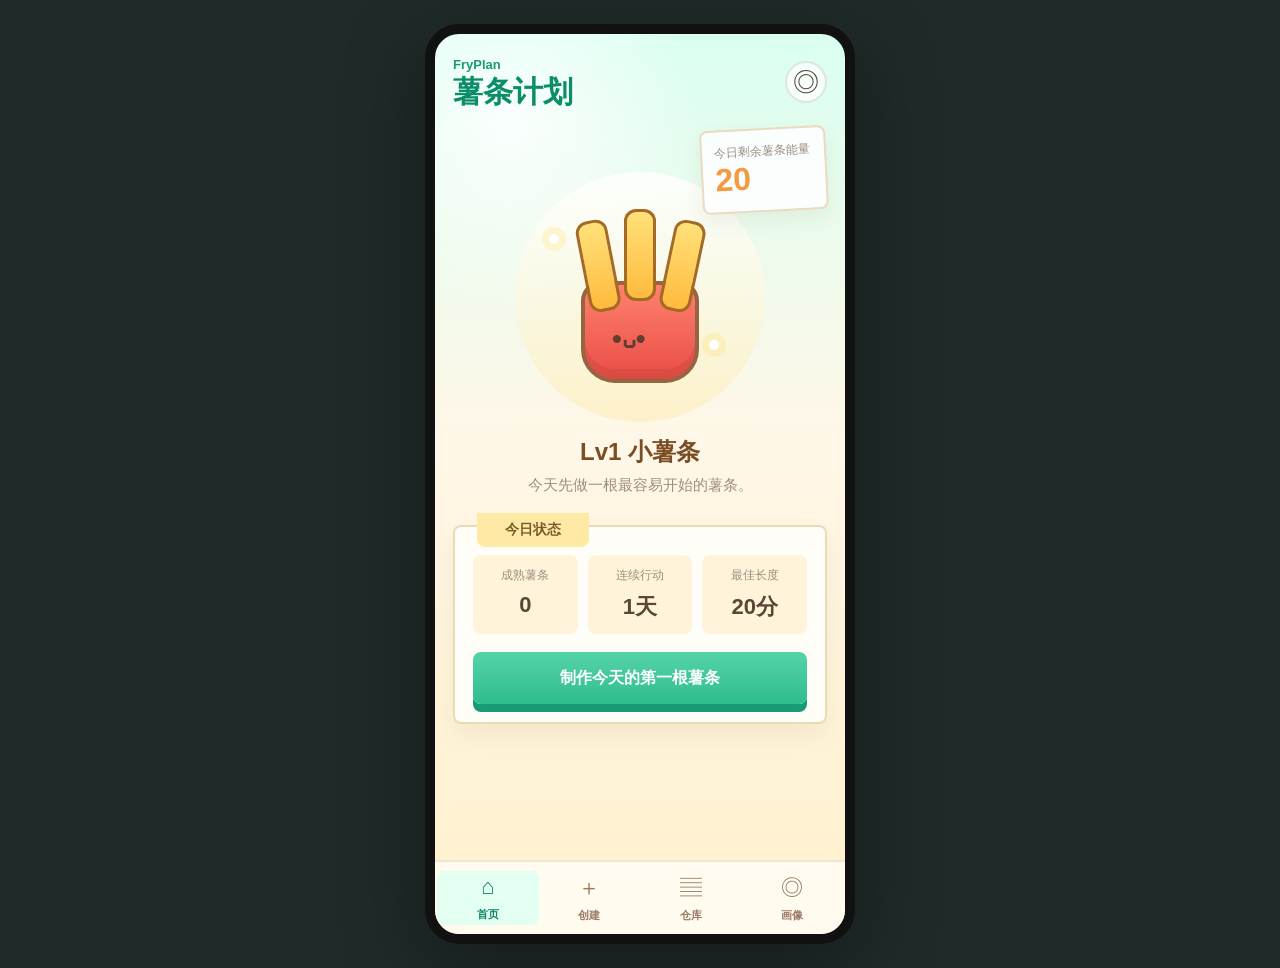
==== index.html @ 25fe95b6 "Add FryPlan mobile web demo" ====
<!doctype html>
<html lang="zh-CN">
  <head>
    <meta charset="UTF-8" />
    <meta name="viewport" content="width=device-width, initial-scale=1.0, viewport-fit=cover" />
    <title>薯条计划 FryPlan</title>
    <link rel="stylesheet" href="styles.css" />
  </head>
  <body>
    <main class="phone-shell">
      <section class="screen active" id="homeScreen" data-screen="home">
        <header class="topbar">
          <div>
            <p class="eyebrow">FryPlan</p>
            <h1>薯条计划</h1>
          </div>
          <button class="icon-button" type="button" data-nav="profile" aria-label="行动画像">◎</button>
        </header>

        <section class="hero">
          <div class="stamp-card">
            <span>今日剩余薯条能量</span>
            <strong id="energyText">20</strong>
          </div>
          <div class="buddy-wrap" aria-label="薯条伙伴">
            <div class="sparkle s1"></div>
            <div class="sparkle s2"></div>
            <div class="fry-buddy" id="homeBuddy">
              <span class="fry f1"></span>
              <span class="fry f2"></span>
              <span class="fry f3"></span>
              <span class="face">•ᴗ•</span>
            </div>
          </div>
          <h2 id="buddyLevel">Lv1 小薯条</h2>
          <p id="buddyLine">今天先做一根最容易开始的薯条。</p>
        </section>

        <section class="paper-panel">
          <div class="panel-tab">今日状态</div>
          <div class="stats-grid">
            <div>
              <span>成熟薯条</span>
              <strong id="doneCount">0</strong>
            </div>
            <div>
              <span>连续行动</span>
              <strong id="streakCount">1天</strong>
            </div>
            <div>
              <span>最佳长度</span>
              <strong id="bestLength">20分</strong>
            </div>
          </div>
          <button class="primary-button" type="button" data-nav="create">制作今天的第一根薯条</button>
        </section>
      </section>

      <section class="screen" id="createScreen" data-screen="create">
        <header class="topbar compact">
          <button class="icon-button" type="button" data-nav="home" aria-label="返回">‹</button>
          <h1>创建薯条</h1>
          <span class="ghost-space"></span>
        </header>

        <section class="paper-panel create-panel">
          <div class="panel-tab">冷冻目标</div>
          <label class="field-label" for="goalInput">你现在想推进什么？</label>
          <textarea id="goalInput" rows="5" placeholder="例如：完成毕业论文第三章"></textarea>
          <div class="quick-chips">
            <button type="button" data-template="完成毕业论文">毕业论文</button>
            <button type="button" data-template="准备英语考试">考试复习</button>
            <button type="button" data-template="写一篇内容草稿">内容创作</button>
          </div>
          <button class="primary-button" type="button" id="splitTaskBtn">AI 拆解成行动薯条</button>
        </section>

        <section class="fry-card hidden" id="actionCard">
          <div class="card-head">
            <span>第一根薯条</span>
            <strong>低阻力</strong>
          </div>
          <label class="field-label" for="taskName">任务</label>
          <input id="taskName" type="text" />
          <div class="task-meta">
            <label>
              预计
              <select id="durationSelect">
                <option value="15">15分钟</option>
                <option value="20">20分钟</option>
                <option value="30">30分钟</option>
              </select>
            </label>
            <label>
              难度
              <select id="difficultySelect">
                <option>低</option>
                <option>中</option>
              </select>
            </label>
          </div>
          <p id="reasonText">推荐原因：当前最容易启动。</p>
          <button class="primary-button" type="button" id="acceptTaskBtn">接受并开始加热</button>
        </section>
      </section>

      <section class="screen" id="heatScreen" data-screen="heat">
        <header class="topbar compact">
          <button class="icon-button" type="button" id="coolBtn" aria-label="退出">×</button>
          <h1>加热中</h1>
          <span class="heat-badge" id="temperatureText">80℃</span>
        </header>

        <section class="timer-stage">
          <p id="heatingTaskName">整理第三章第一篇参考文献</p>
          <div class="heat-plate">
            <div class="steam"></div>
            <div class="single-fry" id="heatedFry"></div>
          </div>
          <div class="timer-ring" style="--progress: 0deg">
            <span id="timeLeft">15:00</span>
          </div>
          <p class="percent" id="percentText">完成 0%</p>
          <div class="timer-actions">
            <button class="soft-button" type="button" id="pauseBtn">暂停</button>
            <button class="primary-button small" type="button" id="finishBtn">完成任务</button>
          </div>
        </section>
      </section>

      <section class="screen" id="verifyScreen" data-screen="verify">
        <header class="topbar compact">
          <button class="icon-button" type="button" data-nav="heat" aria-label="返回">‹</button>
          <h1>成果验证</h1>
          <span class="ghost-space"></span>
        </header>

        <section class="paper-panel">
          <div class="panel-tab">上传成果</div>
          <label class="upload-box" for="proofInput" id="uploadBox">
            <span>＋</span>
            <strong>上传任务截图</strong>
            <small>用于模拟 AI 完成度检测</small>
          </label>
          <input id="proofInput" type="file" accept="image/*" hidden />
          <div class="preview hidden" id="previewWrap">
            <img id="proofPreview" alt="成果截图预览" />
          </div>
          <button class="primary-button" type="button" id="verifyBtn" disabled>AI 检测完成度</button>
        </section>

        <section class="result-card hidden" id="resultCard">
          <span class="award">成熟啦</span>
          <h2 id="scoreText">任务完成度：90%</h2>
          <p id="fuelText">获得：3根薯条 · 知识燃料</p>
          <button class="primary-button" type="button" id="saveResultBtn">收进薯条仓库</button>
        </section>
      </section>

      <section class="screen" id="warehouseScreen" data-screen="warehouse">
        <header class="topbar compact">
          <button class="icon-button" type="button" data-nav="home" aria-label="返回">‹</button>
          <h1>薯条仓库</h1>
          <span class="ghost-space"></span>
        </header>
        <section class="history-list" id="historyList"></section>
      </section>

      <section class="screen" id="profileScreen" data-screen="profile">
        <header class="topbar compact">
          <button class="icon-button" type="button" data-nav="home" aria-label="返回">‹</button>
          <h1>行动画像</h1>
          <span class="ghost-space"></span>
        </header>
        <section class="paper-panel">
          <div class="panel-tab">我的行动特点</div>
          <ul class="insight-list" id="insightList">
            <li>20分钟任务完成率最高</li>
            <li>上午效率最高</li>
            <li>长时间写作容易中断</li>
          </ul>
        </section>
        <section class="paper-panel">
          <div class="panel-tab">伙伴成长</div>
          <div class="growth-row">
            <div class="mini-buddy">🍟</div>
            <div>
              <strong id="profileLevel">Lv1 小薯条</strong>
              <p id="profileNote">完成更多真实成果后，伙伴会长出不同个性。</p>
            </div>
          </div>
        </section>
      </section>

      <nav class="bottom-nav">
        <button type="button" data-nav="home" class="active">⌂<span>首页</span></button>
        <button type="button" data-nav="create">＋<span>创建</span></button>
        <button type="button" data-nav="warehouse">▤<span>仓库</span></button>
        <button type="button" data-nav="profile">◎<span>画像</span></button>
      </nav>
    </main>

    <script src="app.js"></script>
  </body>
</html>
---- styles.css ----
:root {
  --mint: #dff9ee;
  --mint-strong: #43c99d;
  --cream: #fffaf1;
  --paper: #fffefa;
  --ink: #5b4638;
  --muted: #9c8e82;
  --line: #ecd9b5;
  --gold: #ffc94d;
  --orange: #f39a42;
  --tomato: #f37b66;
  --blue: #8dc7e8;
  --lavender: #c9a7eb;
  font-family: "Arial", "PingFang SC", "Microsoft YaHei", sans-serif;
}

* {
  box-sizing: border-box;
}

body {
  margin: 0;
  min-height: 100vh;
  color: var(--ink);
  background: linear-gradient(180deg, #c8f7e8 0%, #fff5dc 52%, #f7e5bf 100%);
}

button,
input,
textarea,
select {
  font: inherit;
}

button {
  border: 0;
  cursor: pointer;
}

.phone-shell {
  position: relative;
  width: min(100vw, 430px);
  min-height: 100vh;
  margin: 0 auto;
  overflow: hidden;
  background:
    radial-gradient(circle at 18% 10%, rgba(255, 255, 255, 0.85), transparent 22%),
    linear-gradient(180deg, #d9fff1 0%, #fff7e8 45%, #fff1cd 100%);
}

.screen {
  display: none;
  min-height: 100vh;
  padding: 20px 18px 96px;
}

.screen.active {
  display: block;
}

.topbar {
  display: flex;
  align-items: center;
  justify-content: space-between;
  gap: 12px;
  min-height: 56px;
}

.topbar.compact {
  justify-content: center;
}

.topbar.compact .icon-button:first-child {
  position: absolute;
  left: 18px;
}

.eyebrow {
  margin: 0 0 3px;
  color: #199b75;
  font-size: 13px;
  font-weight: 800;
  letter-spacing: 0;
}

h1,
h2,
p {
  margin: 0;
}

h1 {
  font-size: 30px;
  line-height: 1.1;
  color: #0b8e68;
}

.compact h1 {
  font-size: 22px;
}

.icon-button {
  display: grid;
  place-items: center;
  width: 42px;
  height: 42px;
  border: 2px solid rgba(91, 70, 56, 0.14);
  border-radius: 50%;
  color: var(--ink);
  background: rgba(255, 255, 255, 0.72);
  font-size: 26px;
  line-height: 1;
}

.ghost-space {
  width: 42px;
}

.hero {
  position: relative;
  min-height: 360px;
  padding: 22px 10px 12px;
  text-align: center;
}

.stamp-card {
  position: absolute;
  top: 18px;
  right: 0;
  z-index: 2;
  transform: rotate(-3deg);
  width: 126px;
  padding: 13px 12px;
  border: 2px solid #eadabf;
  border-radius: 8px;
  background: rgba(255, 255, 255, 0.83);
  box-shadow: 0 8px 20px rgba(96, 73, 41, 0.08);
  text-align: left;
}

.stamp-card span {
  display: block;
  color: var(--muted);
  font-size: 12px;
}

.stamp-card strong {
  font-size: 32px;
  color: var(--orange);
}

.buddy-wrap {
  position: relative;
  display: grid;
  place-items: center;
  width: 250px;
  height: 250px;
  margin: 40px auto 14px;
  border-radius: 50%;
  background: linear-gradient(180deg, rgba(255, 255, 255, 0.85), rgba(255, 228, 146, 0.36));
}

.fry-buddy {
  position: relative;
  width: 154px;
  height: 172px;
  animation: bob 2.6s ease-in-out infinite;
}

.fry-buddy::before {
  content: "";
  position: absolute;
  left: 18px;
  right: 18px;
  bottom: 0;
  height: 94px;
  border: 4px solid #956441;
  border-radius: 20px 20px 34px 34px;
  background: linear-gradient(180deg, #ff816d, #e94d46);
  box-shadow: inset 0 -10px 0 rgba(105, 42, 36, 0.12);
}

.fry {
  position: absolute;
  bottom: 72px;
  width: 32px;
  height: 92px;
  border: 3px solid #a46b24;
  border-radius: 12px;
  background: linear-gradient(180deg, #ffe17a, #ffba3d);
  transform-origin: bottom center;
}

.f1 {
  left: 28px;
  transform: rotate(-11deg);
}

.f2 {
  left: 61px;
  bottom: 82px;
}

.f3 {
  right: 28px;
  transform: rotate(12deg);
}

.face {
  position: absolute;
  left: 49px;
  bottom: 28px;
  z-index: 3;
  font-size: 28px;
  font-weight: 800;
  color: #633d2f;
}

.sparkle {
  position: absolute;
  width: 10px;
  height: 10px;
  border-radius: 50%;
  background: #fff;
  box-shadow: 0 0 0 7px rgba(255, 218, 78, 0.22);
}

.s1 {
  left: 34px;
  top: 62px;
}

.s2 {
  right: 46px;
  bottom: 72px;
}

.hero h2 {
  font-size: 24px;
  color: #7a4d24;
}

.hero p {
  margin-top: 8px;
  color: var(--muted);
  font-size: 15px;
}

.paper-panel,
.fry-card,
.result-card {
  position: relative;
  margin-top: 18px;
  padding: 28px 18px 18px;
  border: 2px solid var(--line);
  border-radius: 8px;
  background: rgba(255, 254, 250, 0.94);
  box-shadow: 0 12px 28px rgba(120, 81, 35, 0.08);
}

.panel-tab {
  position: absolute;
  top: -14px;
  left: 22px;
  min-width: 112px;
  padding: 8px 14px;
  border-radius: 0 0 8px 8px;
  background: #ffeaa5;
  color: #7a5b2d;
  font-size: 14px;
  font-weight: 800;
  text-align: center;
}

.stats-grid {
  display: grid;
  grid-template-columns: repeat(3, 1fr);
  gap: 10px;
  margin-bottom: 18px;
}

.stats-grid div {
  min-height: 76px;
  padding: 12px 8px;
  border-radius: 8px;
  background: #fff4d9;
  text-align: center;
}

.stats-grid span {
  display: block;
  color: var(--muted);
  font-size: 12px;
}

.stats-grid strong {
  display: block;
  margin-top: 8px;
  font-size: 22px;
}

.primary-button,
.soft-button {
  width: 100%;
  min-height: 52px;
  border-radius: 8px;
  font-weight: 900;
}

.primary-button {
  color: #fff;
  background: linear-gradient(180deg, #55d3a9, #2ebd8e);
  box-shadow: 0 8px 0 #189a73;
}

.primary-button:active {
  transform: translateY(3px);
  box-shadow: 0 5px 0 #189a73;
}

.primary-button:disabled {
  opacity: 0.48;
  box-shadow: none;
}

.soft-button {
  color: #8b5745;
  background: #ffe6df;
}

.small {
  min-height: 46px;
}

.field-label {
  display: block;
  margin-bottom: 10px;
  color: #7a5b2d;
  font-size: 15px;
  font-weight: 800;
}

textarea,
input,
select {
  width: 100%;
  border: 2px solid #eadfcf;
  border-radius: 8px;
  color: var(--ink);
  background: #fff;
  outline: 0;
}

textarea,
input {
  padding: 14px;
}

textarea:focus,
input:focus,
select:focus {
  border-color: var(--mint-strong);
}

.quick-chips {
  display: flex;
  gap: 8px;
  margin: 12px 0 16px;
  overflow-x: auto;
}

.quick-chips button {
  flex: 0 0 auto;
  padding: 9px 12px;
  border-radius: 8px;
  color: #7e6558;
  background: #f7dfeb;
}

.quick-chips button:nth-child(2) {
  background: #dcecff;
}

.quick-chips button:nth-child(3) {
  background: #e6d7ff;
}

.hidden {
  display: none !important;
}

.card-head {
  display: flex;
  align-items: center;
  justify-content: space-between;
  margin-bottom: 16px;
}

.card-head span {
  font-size: 22px;
  font-weight: 900;
}

.card-head strong,
.heat-badge,
.award {
  padding: 8px 10px;
  border-radius: 8px;
  color: #8c4d35;
  background: #ffe2a4;
  font-size: 13px;
}

.task-meta {
  display: grid;
  grid-template-columns: 1fr 1fr;
  gap: 10px;
  margin: 14px 0;
}

.task-meta label {
  color: var(--muted);
  font-size: 13px;
}

select {
  display: block;
  margin-top: 7px;
  padding: 12px;
}

.fry-card p {
  margin: 10px 0 16px;
  color: var(--muted);
  line-height: 1.5;
}

.timer-stage {
  padding-top: 20px;
  text-align: center;
}

.timer-stage > p:first-child {
  min-height: 48px;
  color: #73513f;
  font-size: 18px;
  font-weight: 900;
}

.heat-plate {
  position: relative;
  display: grid;
  place-items: center;
  width: 230px;
  height: 160px;
  margin: 20px auto 12px;
  border-radius: 50%;
  background: radial-gradient(circle, #fff8db 0%, #ffe1a4 56%, #d79443 58%, #b66b32 66%, transparent 67%);
}

.single-fry {
  width: 54px;
  height: 142px;
  border: 4px solid #9b6a2b;
  border-radius: 16px;
  background: linear-gradient(180deg, #e8e8e8, #cfcfcf);
  transform: rotate(75deg);
  transition: filter 0.35s ease, background 0.35s ease, transform 0.35s ease;
}

.single-fry.hot {
  filter: drop-shadow(0 0 18px rgba(255, 157, 45, 0.7));
  animation: sizzle 0.8s ease-in-out infinite alternate;
}

.single-fry.done {
  background: linear-gradient(180deg, #ffe06d, #f6a13b);
}

.single-fry.cold {
  background: linear-gradient(180deg, #dfdfdf, #b8b8b8);
  transform: translateY(18px) rotate(92deg);
}

.steam::before,
.steam::after {
  content: "";
  position: absolute;
  top: 4px;
  width: 18px;
  height: 46px;
  border-radius: 50%;
  border-left: 3px solid rgba(255, 255, 255, 0.9);
  animation: steam 1.6s ease-in-out infinite;
}

.steam::before {
  left: 82px;
}

.steam::after {
  right: 82px;
  animation-delay: 0.35s;
}

.timer-ring {
  display: grid;
  place-items: center;
  width: 190px;
  height: 190px;
  margin: 0 auto 10px;
  border-radius: 50%;
  background: conic-gradient(var(--tomato) var(--progress), #f4ead9 0deg);
}

.timer-ring span {
  display: grid;
  place-items: center;
  width: 146px;
  height: 146px;
  border-radius: 50%;
  background: var(--paper);
  color: #714434;
  font-size: 38px;
  font-weight: 900;
}

.percent {
  color: #9a7b63;
  font-weight: 800;
}

.timer-actions {
  display: grid;
  grid-template-columns: 0.8fr 1.2fr;
  gap: 12px;
  margin-top: 20px;
}

.upload-box {
  display: grid;
  place-items: center;
  min-height: 180px;
  border: 2px dashed #e2c99f;
  border-radius: 8px;
  background: #fff8e7;
  text-align: center;
}

.upload-box span {
  display: grid;
  place-items: center;
  width: 48px;
  height: 48px;
  border-radius: 50%;
  color: #fff;
  background: var(--tomato);
  font-size: 34px;
}

.upload-box strong {
  margin-top: 10px;
}

.upload-box small {
  color: var(--muted);
}

.preview {
  margin: 14px 0;
}

.preview img {
  display: block;
  width: 100%;
  max-height: 260px;
  object-fit: cover;
  border: 2px solid #efd9b4;
  border-radius: 8px;
}

.result-card {
  text-align: center;
}

.result-card h2 {
  margin: 14px 0 8px;
  color: #7a4d24;
}

.result-card p {
  margin-bottom: 16px;
  color: var(--muted);
}

.history-list {
  display: grid;
  gap: 12px;
  margin-top: 20px;
}

.history-item {
  display: grid;
  grid-template-columns: 54px 1fr auto;
  gap: 12px;
  align-items: center;
  padding: 14px;
  border: 2px solid var(--line);
  border-radius: 8px;
  background: rgba(255, 254, 250, 0.94);
}

.history-item .thumb {
  display: grid;
  place-items: center;
  width: 54px;
  height: 54px;
  border-radius: 8px;
  background: #ffe5a7;
  font-size: 28px;
}

.history-item strong {
  display: block;
  line-height: 1.25;
}

.history-item span {
  color: var(--muted);
  font-size: 12px;
}

.history-item em {
  color: #d97831;
  font-style: normal;
  font-weight: 900;
}

.empty {
  padding: 40px 18px;
  border: 2px dashed #dec79f;
  border-radius: 8px;
  color: var(--muted);
  background: rgba(255, 255, 255, 0.55);
  text-align: center;
}

.insight-list {
  display: grid;
  gap: 12px;
  margin: 0;
  padding: 0;
  list-style: none;
}

.insight-list li {
  padding: 13px 12px;
  border-radius: 8px;
  background: #fff2d6;
}

.insight-list li::before {
  content: "✓";
  margin-right: 8px;
  color: #17a777;
  font-weight: 900;
}

.growth-row {
  display: grid;
  grid-template-columns: 64px 1fr;
  gap: 14px;
  align-items: center;
}

.mini-buddy {
  display: grid;
  place-items: center;
  width: 64px;
  height: 64px;
  border-radius: 50%;
  background: #ffe5a7;
  font-size: 34px;
}

.growth-row p {
  margin-top: 5px;
  color: var(--muted);
  line-height: 1.45;
}

.bottom-nav {
  position: fixed;
  left: 50%;
  bottom: 0;
  z-index: 20;
  display: grid;
  grid-template-columns: repeat(4, 1fr);
  width: min(100vw, 430px);
  padding: 9px 12px max(9px, env(safe-area-inset-bottom));
  border-top: 2px solid rgba(180, 140, 86, 0.2);
  background: rgba(255, 252, 242, 0.92);
  transform: translateX(-50%);
  backdrop-filter: blur(12px);
}

.bottom-nav button {
  display: grid;
  place-items: center;
  gap: 3px;
  min-height: 54px;
  border-radius: 8px;
  color: #9a7b63;
  background: transparent;
  font-size: 22px;
}

.bottom-nav button span {
  font-size: 11px;
  font-weight: 800;
}

.bottom-nav button.active {
  color: #118765;
  background: #e3fff2;
}

@keyframes bob {
  0%,
  100% {
    transform: translateY(0);
  }
  50% {
    transform: translateY(-10px);
  }
}

@keyframes sizzle {
  from {
    transform: rotate(72deg) scale(1);
  }
  to {
    transform: rotate(78deg) scale(1.04);
  }
}

@keyframes steam {
  0% {
    opacity: 0;
    transform: translateY(20px);
  }
  50% {
    opacity: 1;
  }
  100% {
    opacity: 0;
    transform: translateY(-22px);
  }
}

@media (min-width: 431px) {
  body {
    display: grid;
    place-items: center;
    padding: 24px 0;
    background: #1f2b29;
  }

  .phone-shell {
    min-height: 860px;
    border: 10px solid #111;
    border-radius: 34px;
    box-shadow: 0 22px 80px rgba(0, 0, 0, 0.34);
  }

  .bottom-nav {
    position: absolute;
    border-radius: 0 0 24px 24px;
  }
}
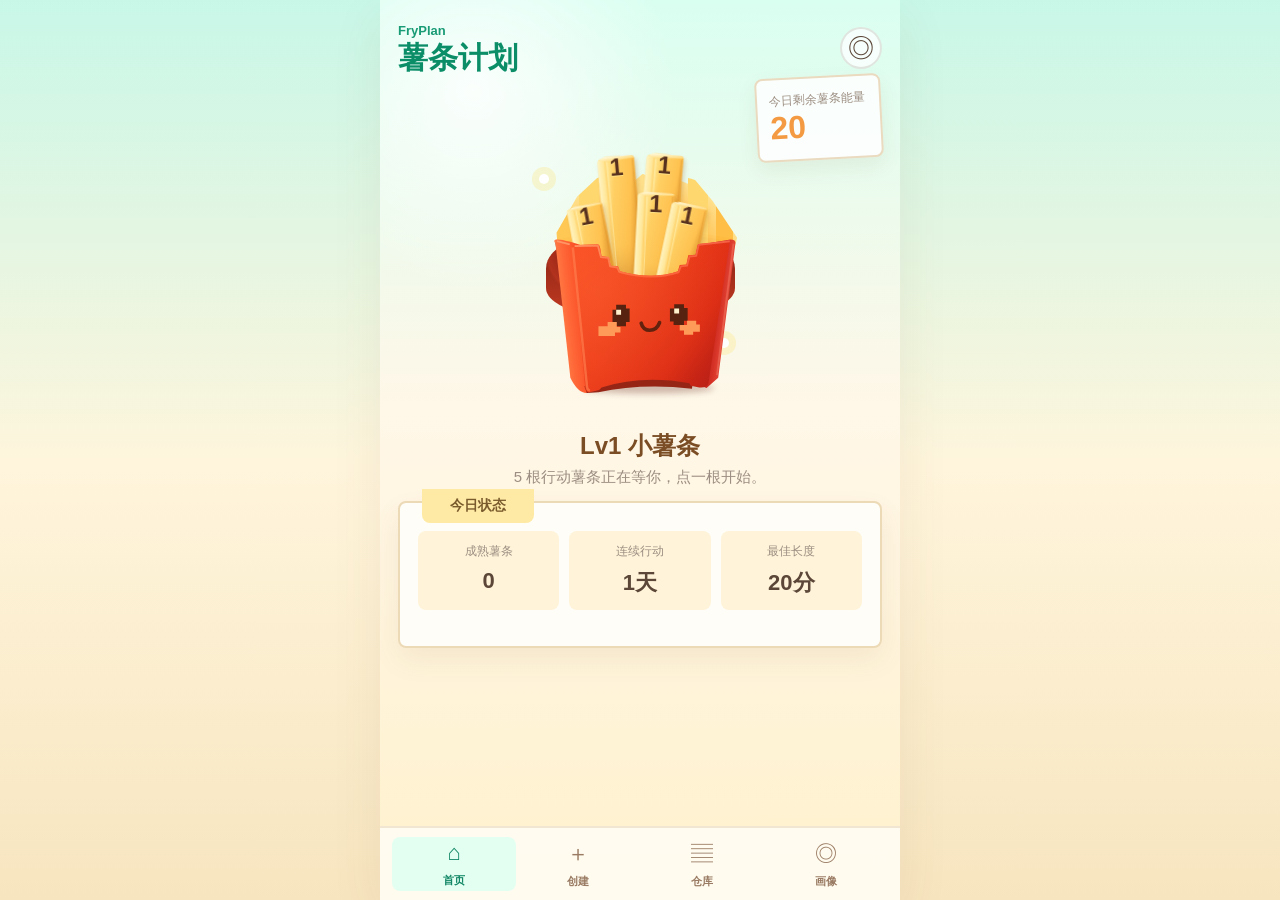
==== commit 8207c0d9: "Add goal-based 3D fry buddy" ====
--- a/index.html
+++ b/index.html
@@ -26,10 +26,10 @@
             <div class="sparkle s1"></div>
             <div class="sparkle s2"></div>
             <div class="fry-buddy" id="homeBuddy">
-              <span class="fry f1"></span>
-              <span class="fry f2"></span>
-              <span class="fry f3"></span>
-              <span class="face">•ᴗ•</span>
+              <div class="fry-slot" id="frySlot"></div>
+              <img class="box-back" src="assets/carton-back.svg" alt="" aria-hidden="true" />
+              <img class="box-body" src="assets/carton-front.svg" alt="" aria-hidden="true" />
+              <span class="overflow-badge" id="overflowBadge"></span>
             </div>
           </div>
           <h2 id="buddyLevel">Lv1 小薯条</h2>
@@ -52,7 +52,6 @@
               <strong id="bestLength">20分</strong>
             </div>
           </div>
-          <button class="primary-button" type="button" data-nav="create">制作今天的第一根薯条</button>
         </section>
       </section>
 
@@ -100,7 +99,7 @@
             </label>
           </div>
           <p id="reasonText">推荐原因：当前最容易启动。</p>
-          <button class="primary-button" type="button" id="acceptTaskBtn">接受并开始加热</button>
+          <button class="primary-button" type="button" id="acceptTaskBtn">加入薯条盒</button>
         </section>
       </section>
 
--- a/styles.css
+++ b/styles.css
@@ -39,7 +39,8 @@
 
 .phone-shell {
   position: relative;
-  width: min(100vw, 430px);
+  width: 100%;
+  max-width: 520px;
   min-height: 100vh;
   margin: 0 auto;
   overflow: hidden;
@@ -118,14 +119,14 @@
 
 .hero {
   position: relative;
-  min-height: 360px;
-  padding: 22px 10px 12px;
+  min-height: 330px;
+  padding: 8px 10px 6px;
   text-align: center;
 }
 
 .stamp-card {
   position: absolute;
-  top: 18px;
+  top: 0;
   right: 0;
   z-index: 2;
   transform: rotate(-3deg);
@@ -153,67 +154,135 @@
   position: relative;
   display: grid;
   place-items: center;
-  width: 250px;
-  height: 250px;
-  margin: 40px auto 14px;
-  border-radius: 50%;
-  background: linear-gradient(180deg, rgba(255, 255, 255, 0.85), rgba(255, 228, 146, 0.36));
-}
-
+  width: min(270px, 100%);
+  height: 308px;
+  margin: 28px auto 10px;
+}
+
+/* Separate carton faces let every action sit inside the same dimensional box. */
 .fry-buddy {
   position: relative;
-  width: 154px;
-  height: 172px;
-  animation: bob 2.6s ease-in-out infinite;
-}
-
-.fry-buddy::before {
+  width: 270px;
+  height: 297.49px;
+  isolation: isolate;
+  animation: bob 3.6s ease-in-out infinite;
+}
+
+.fry-slot {
+  position: absolute;
+  inset: 0;
+  z-index: 2;
+}
+
+.fry-slot::before {
   content: "";
   position: absolute;
-  left: 18px;
-  right: 18px;
-  bottom: 0;
-  height: 94px;
-  border: 4px solid #956441;
-  border-radius: 20px 20px 34px 34px;
-  background: linear-gradient(180deg, #ff816d, #e94d46);
-  box-shadow: inset 0 -10px 0 rgba(105, 42, 36, 0.12);
-}
+  left: 15%;
+  right: 15%;
+  bottom: 34%;
+  z-index: 0;
+  height: 29%;
+  border-radius: 48% 48% 30% 30%;
+  background:
+    radial-gradient(ellipse at 50% 28%, rgb(111 24 11 / 88%) 0%, rgb(136 30 15 / 92%) 48%, rgb(185 53 32 / 72%) 70%, transparent 72%),
+    linear-gradient(180deg, #7b1d0f, #c13a22);
+  filter: blur(0.2px);
+}
+
+.fry-slot::after {
+  content: "";
+  position: absolute;
+  left: 13%;
+  right: 11%;
+  bottom: 38%;
+  z-index: 1;
+  height: 43%;
+  border-radius: 44% 44% 22% 22%;
+  background:
+    linear-gradient(90deg, transparent 0 6%, #ffc64f 6% 15%, transparent 15% 19%, #ffd66a 19% 29%, transparent 29% 32%, #ffbd3f 32% 42%, transparent 42% 46%, #ffe087 46% 56%, transparent 56% 59%, #ffc64f 59% 69%, transparent 69% 72%, #ffd66a 72% 82%, transparent 82% 86%, #ffbd3f 86% 94%, transparent 94% 100%),
+    radial-gradient(ellipse at 50% 72%, #f4a12e 0%, #ffc250 48%, #ffe08a 70%, transparent 71%);
+  clip-path: polygon(8% 46%, 18% 18%, 30% 0, 40% 14%, 50% 0, 62% 10%, 73% 0, 84% 21%, 96% 50%, 88% 100%, 11% 100%);
+  opacity: 0.96;
+  filter: blur(0.4px);
+  pointer-events: none;
+}
+
+.box-back,
+.box-body {
+  position: absolute;
+  inset: 0;
+  width: 100%;
+  height: 100%;
+  pointer-events: none;
+  user-select: none;
+}
+
+.box-back { z-index: 1; }
+.box-body { z-index: 3; }
 
 .fry {
   position: absolute;
-  bottom: 72px;
-  width: 32px;
-  height: 92px;
-  border: 3px solid #a46b24;
-  border-radius: 12px;
-  background: linear-gradient(180deg, #ffe17a, #ffba3d);
-  transform-origin: bottom center;
-}
-
-.f1 {
-  left: 28px;
-  transform: rotate(-11deg);
-}
-
-.f2 {
-  left: 61px;
-  bottom: 82px;
-}
-
-.f3 {
-  right: 28px;
-  transform: rotate(12deg);
-}
-
-.face {
-  position: absolute;
-  left: 49px;
-  bottom: 28px;
-  z-index: 3;
-  font-size: 28px;
+  left: var(--fry-x);
+  bottom: var(--fry-bottom);
+  z-index: calc(2 + var(--fry-layer));
+  width: var(--fry-width);
+  height: var(--fry-height);
+  padding: 0;
+  border: 0;
+  border-radius: 4px 4px 2px 2px;
+  display: grid;
+  place-items: start center;
+  background: url("assets/fry.svg") center / 100% 100% no-repeat;
+  color: #57311d;
+  font-size: 24px;
   font-weight: 800;
-  color: #633d2f;
+  line-height: 1;
+  text-shadow: 0 1px 0 rgb(255 239 160 / 60%);
+  filter: drop-shadow(2px 3px 2px rgb(145 76 15 / 22%));
+  transform-origin: 50% 100%;
+  transform: translateX(-50%) rotate(var(--fry-tilt));
+  transition: transform .22s ease, filter .22s ease;
+  -webkit-tap-highlight-color: transparent;
+}
+
+.fry:hover,
+.fry:focus-visible {
+  filter: drop-shadow(0 0 4px #fff4b5) drop-shadow(2px 5px 3px rgb(145 76 15 / 25%));
+  transform: translateX(-50%) translateY(-8px) rotate(var(--fry-tilt));
+}
+
+.fry:focus-visible {
+  outline: 2px solid #865226;
+  outline-offset: 4px;
+}
+
+.fry:active,
+.fry.selected {
+  filter: drop-shadow(0 6px 7px rgb(145 76 15 / 30%));
+  transform: translateX(-50%) translateY(-24px) rotate(var(--fry-tilt));
+}
+
+.overflow-badge {
+  position: absolute;
+  right: 0;
+  top: 100px;
+  z-index: 4;
+  display: none;
+  padding: 5px 9px;
+  border: 1px solid #efcb81;
+  border-radius: 999px;
+  color: #7a4d24;
+  background: #fff4d8;
+  font-size: 12px;
+  font-weight: 800;
+  box-shadow: 0 3px 10px rgb(127 65 30 / 10%);
+}
+
+.overflow-badge.visible { display: block; }
+
+@media (prefers-reduced-motion: reduce) {
+  .fry-buddy { animation: none; }
+  .fry { transition: none; }
 }
 
 .sparkle {
@@ -241,7 +310,7 @@
 }
 
 .hero p {
-  margin-top: 8px;
+  margin-top: 6px;
   color: var(--muted);
   font-size: 15px;
 }
@@ -256,6 +325,10 @@
   border-radius: 8px;
   background: rgba(255, 254, 250, 0.94);
   box-shadow: 0 12px 28px rgba(120, 81, 35, 0.08);
+}
+
+.hero + .paper-panel {
+  margin-top: 8px;
 }
 
 .panel-tab {
@@ -636,7 +709,7 @@
   font-weight: 900;
 }
 
-.empty {
+.history-list > .empty {
   padding: 40px 18px;
   border: 2px dashed #dec79f;
   border-radius: 8px;
@@ -696,7 +769,7 @@
   z-index: 20;
   display: grid;
   grid-template-columns: repeat(4, 1fr);
-  width: min(100vw, 430px);
+  width: min(100vw, 520px);
   padding: 9px 12px max(9px, env(safe-area-inset-bottom));
   border-top: 2px solid rgba(180, 140, 86, 0.2);
   background: rgba(255, 252, 242, 0.92);
@@ -758,23 +831,16 @@
   }
 }
 
-@media (min-width: 431px) {
+@media (min-width: 521px) {
   body {
-    display: grid;
-    place-items: center;
-    padding: 24px 0;
-    background: #1f2b29;
+    background: linear-gradient(180deg, #c8f7e8 0%, #fff5dc 52%, #f7e5bf 100%);
   }
 
   .phone-shell {
-    min-height: 860px;
-    border: 10px solid #111;
-    border-radius: 34px;
-    box-shadow: 0 22px 80px rgba(0, 0, 0, 0.34);
+    box-shadow: 0 16px 50px rgba(120, 81, 35, 0.08);
   }
 
   .bottom-nav {
-    position: absolute;
-    border-radius: 0 0 24px 24px;
-  }
-}
+    position: fixed;
+  }
+}
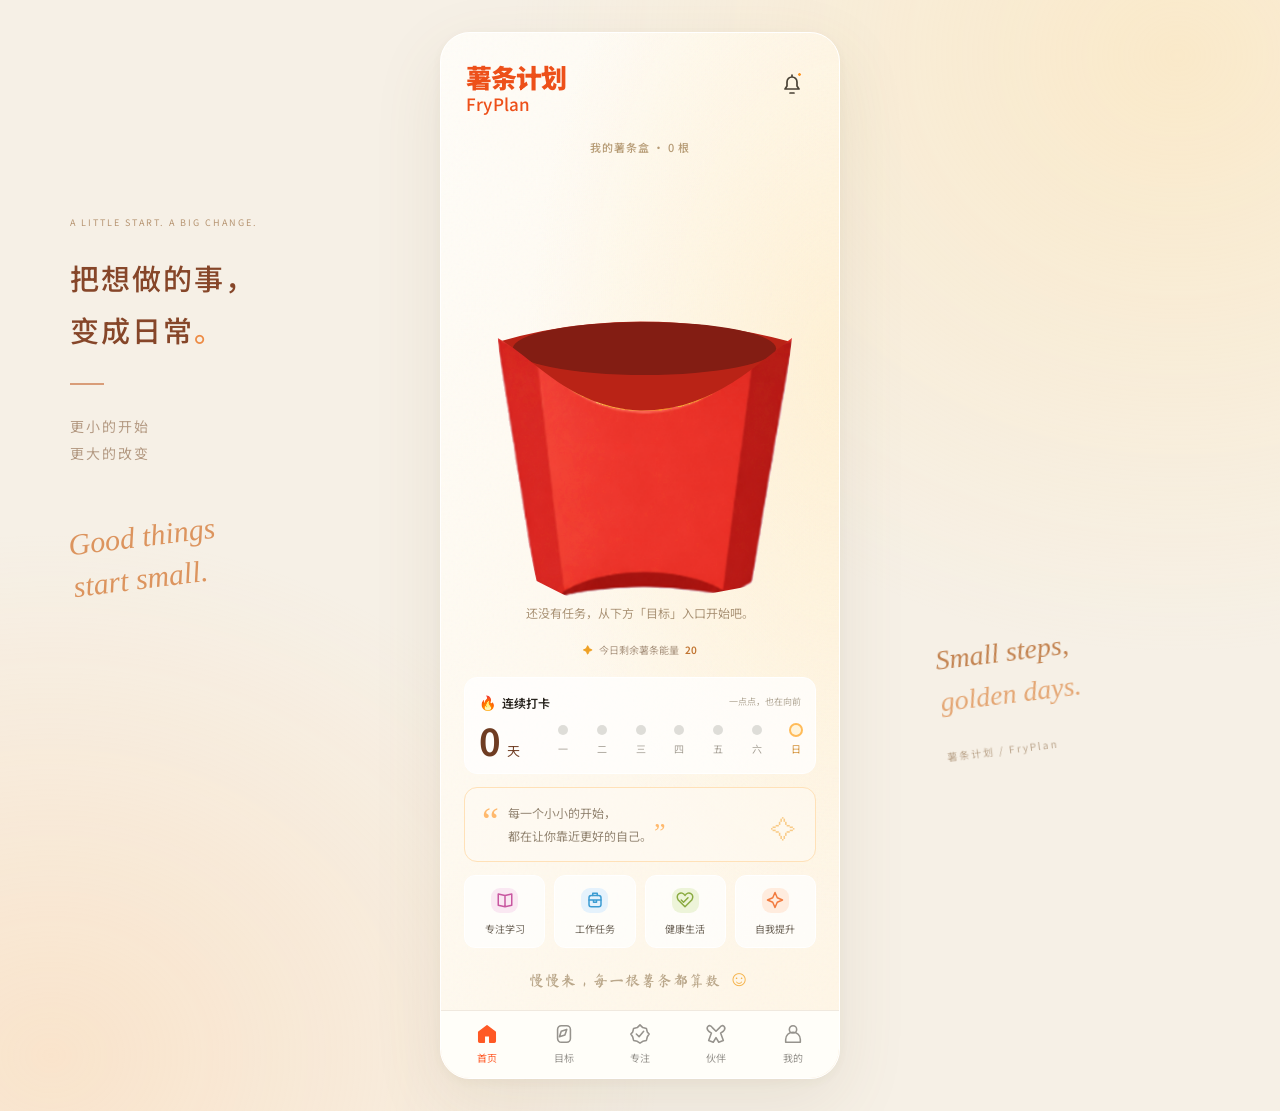
==== commit 325df9b9: "Initial FryPlan app" ====
--- a/index.html
+++ b/index.html
@@ -1,204 +1,55 @@
 <!doctype html>
 <html lang="zh-CN">
-  <head>
-    <meta charset="UTF-8" />
-    <meta name="viewport" content="width=device-width, initial-scale=1.0, viewport-fit=cover" />
-    <title>薯条计划 FryPlan</title>
-    <link rel="stylesheet" href="styles.css" />
-  </head>
-  <body>
-    <main class="phone-shell">
-      <section class="screen active" id="homeScreen" data-screen="home">
-        <header class="topbar">
-          <div>
-            <p class="eyebrow">FryPlan</p>
-            <h1>薯条计划</h1>
-          </div>
-          <button class="icon-button" type="button" data-nav="profile" aria-label="行动画像">◎</button>
-        </header>
+<head>
+  <meta charset="UTF-8">
+  <meta name="viewport" content="width=device-width, initial-scale=1, viewport-fit=cover">
+  <meta name="theme-color" content="#fff8eb">
+  <title>薯条计划 FryPlan · 从第一根薯条开始</title>
+  <link rel="stylesheet" href="assets/css/styles.css">
+  <link rel="stylesheet" href="assets/css/reference.css">
+  <link rel="stylesheet" href="assets/css/task-home.css">
+  <script src="assets/js/progress.js" defer></script><script src="assets/js/tasks.js" defer></script><script src="assets/images/fries/fries-data.js" defer></script><script src="assets/js/task-carton.js" defer></script><script src="assets/js/app.js" defer></script>
+<link rel="stylesheet" href="assets/css/artwork.css"><script src="assets/js/fry-art.js" defer></script></head>
+<body>
+  <svg class="svg-library" xmlns="http://www.w3.org/2000/svg" aria-hidden="true"><defs>
+    <symbol id="home" viewBox="0 0 24 24"><path d="m3 10 9-7 9 7v10a1 1 0 0 1-1 1h-5v-7H9v7H4a1 1 0 0 1-1-1Z"/></symbol>
+    <symbol id="goal" viewBox="0 0 24 24"><rect x="5" y="3" width="14" height="18" rx="4"/><path d="m9 9 6-2-2 6-6 2Z"/></symbol>
+    <symbol id="check" viewBox="0 0 24 24"><path d="m12 2 3 3 4 1 1 4 2 2-2 3-1 4-4 1-3 2-3-2-4-1-1-4-2-3 2-2 1-4 4-1Z"/><path d="m8 12 3 3 5-6"/></symbol>
+    <symbol id="friend" viewBox="0 0 24 24"><path d="M8 5C5 0 0 5 4 9l3 2-3 8 5 2 3-5 3 5 5-2-3-8 3-2c4-4-1-9-4-4l-4 4Z"/></symbol>
+    <symbol id="user" viewBox="0 0 24 24"><circle cx="12" cy="7" r="4"/><path d="M4 21v-3a8 8 0 0 1 16 0v3Z"/></symbol>
+    <symbol id="bell" viewBox="0 0 24 24"><path d="M5 16h14l-2-3V9a5 5 0 0 0-10 0v4Zm5 4h4M12 2v2"/></symbol>
+    <symbol id="arrow" viewBox="0 0 24 24"><path d="M4 12h15m-6-6 6 6-6 6"/></symbol>
+    <symbol id="book" viewBox="0 0 24 24"><path d="M12 6v15M3 4l9 2 9-2v15l-9 2-9-2Z"/></symbol>
+    <symbol id="work" viewBox="0 0 24 24"><rect x="4" y="6" width="16" height="15" rx="3"/><path d="M9 6V3h6v3M4 12h16m-10 0v3h4v-3"/></symbol>
+    <symbol id="heart" viewBox="0 0 24 24"><path d="M12 21 3 12C-2 4 8-1 12 6c4-7 14-2 9 6Z"/><path d="m7 12 3 3 6-6"/></symbol>
+    <symbol id="spark" viewBox="0 0 24 24"><path d="m12 2 3 7 7 3-7 3-3 7-3-7-7-3 7-3Z"/></symbol>
+  </defs></svg>
 
-        <section class="hero">
-          <div class="stamp-card">
-            <span>今日剩余薯条能量</span>
-            <strong id="energyText">20</strong>
-          </div>
-          <div class="buddy-wrap" aria-label="薯条伙伴">
-            <div class="sparkle s1"></div>
-            <div class="sparkle s2"></div>
-            <div class="fry-buddy" id="homeBuddy">
-              <div class="fry-slot" id="frySlot"></div>
-              <img class="box-back" src="assets/carton-back.svg" alt="" aria-hidden="true" />
-              <img class="box-body" src="assets/carton-front.svg" alt="" aria-hidden="true" />
-              <span class="overflow-badge" id="overflowBadge"></span>
-            </div>
-          </div>
-          <h2 id="buddyLevel">Lv1 小薯条</h2>
-          <p id="buddyLine">今天先做一根最容易开始的薯条。</p>
-        </section>
+  <aside class="desktop-note" aria-hidden="true"><span class="eyebrow">A LITTLE START. A BIG CHANGE.</span><h2>把想做的事，<br>变成日常<span>。</span></h2><div class="note-line"></div><p>更小的开始<br>更大的改变</p><span class="handwritten">Good things<br>start small.</span></aside>
 
-        <section class="paper-panel">
-          <div class="panel-tab">今日状态</div>
-          <div class="stats-grid">
-            <div>
-              <span>成熟薯条</span>
-              <strong id="doneCount">0</strong>
-            </div>
-            <div>
-              <span>连续行动</span>
-              <strong id="streakCount">1天</strong>
-            </div>
-            <div>
-              <span>最佳长度</span>
-              <strong id="bestLength">20分</strong>
-            </div>
-          </div>
-        </section>
+  <div class="app-shell">
+    <header class="topbar"><a class="brand" href="./" aria-label="薯条计划首页"><strong>薯条计划</strong><span>FryPlan<i></i></span></a><button class="icon-button" id="reminder" aria-label="查看提醒"><svg><use href="#bell"/></svg><span class="notification-dot"></span></button></header>
+    <main class="task-home">
+      <section class="task-carton-section" aria-labelledby="carton-title">
+        <h1 id="carton-title">选择你的行动薯条</h1>
+        <p class="task-count" id="task-count">我的薯条盒</p>
+        <task-carton id="task-carton"></task-carton>
+        <p class="task-guidance" id="task-guidance">正在打开你的薯条盒…</p>
+        <p class="home-error" id="task-error" role="status"></p>
       </section>
+      <div class="energy"><span>✦</span> 今日剩余薯条能量 <strong>20</strong></div>
 
-      <section class="screen" id="createScreen" data-screen="create">
-        <header class="topbar compact">
-          <button class="icon-button" type="button" data-nav="home" aria-label="返回">‹</button>
-          <h1>创建薯条</h1>
-          <span class="ghost-space"></span>
-        </header>
+      <section class="streak-card" aria-labelledby="streak-title"><div class="streak-heading"><h2 id="streak-title"><span>🔥</span> 连续打卡</h2><span class="muted">一点点，也在向前</span></div><div class="streak-body"><div class="streak-count"><strong>0</strong><span>天</span></div><div class="week" aria-label="本周尚未完成任务"><div><i></i><span>一</span></div><div><i></i><span>二</span></div><div><i></i><span>三</span></div><div><i></i><span>四</span></div><div><i></i><span>五</span></div><div><i></i><span>六</span></div><div><i></i><span>日</span></div></div></div></section>
 
-        <section class="paper-panel create-panel">
-          <div class="panel-tab">冷冻目标</div>
-          <label class="field-label" for="goalInput">你现在想推进什么？</label>
-          <textarea id="goalInput" rows="5" placeholder="例如：完成毕业论文第三章"></textarea>
-          <div class="quick-chips">
-            <button type="button" data-template="完成毕业论文">毕业论文</button>
-            <button type="button" data-template="准备英语考试">考试复习</button>
-            <button type="button" data-template="写一篇内容草稿">内容创作</button>
-          </div>
-          <button class="primary-button" type="button" id="splitTaskBtn">AI 拆解成行动薯条</button>
-        </section>
+      <blockquote><span class="quote-mark">“</span><p>每一个小小的开始，<br>都在让你靠近更好的自己。<span>”</span></p><span class="quote-star">✧</span></blockquote>
+      <section class="categories" aria-label="选择目标类型"><button data-create data-category="专注学习" class="study"><span class="category-icon"><svg><use href="#book"/></svg></span>专注学习</button><button data-create data-category="工作任务" class="work"><span class="category-icon"><svg><use href="#work"/></svg></span>工作任务</button><button data-create data-category="健康生活" class="health"><span class="category-icon"><svg><use href="#heart"/></svg></span>健康生活</button><button data-create data-category="自我提升" class="growth"><span class="category-icon"><svg><use href="#spark"/></svg></span>自我提升</button></section>
+      <p class="bottom-message">慢慢来，每一根薯条都算数 <span>☺</span></p>
+    </main>
+    <nav class="bottom-nav" aria-label="主导航"><button class="active" aria-current="page"><svg><use href="#home"/></svg><span>首页</span></button><button data-create><svg><use href="#goal"/></svg><span>目标</span></button><button data-panel="专注"><svg><use href="#check"/></svg><span>专注</span></button><button data-panel="伙伴"><svg><use href="#friend"/></svg><span>伙伴</span></button><button data-panel="我的"><svg><use href="#user"/></svg><span>我的</span></button></nav>
+  </div>
+  <aside class="desktop-sign" aria-hidden="true">Small steps,<br><span>golden days.</span><div>薯条计划 / FryPlan</div></aside>
 
-        <section class="fry-card hidden" id="actionCard">
-          <div class="card-head">
-            <span>第一根薯条</span>
-            <strong>低阻力</strong>
-          </div>
-          <label class="field-label" for="taskName">任务</label>
-          <input id="taskName" type="text" />
-          <div class="task-meta">
-            <label>
-              预计
-              <select id="durationSelect">
-                <option value="15">15分钟</option>
-                <option value="20">20分钟</option>
-                <option value="30">30分钟</option>
-              </select>
-            </label>
-            <label>
-              难度
-              <select id="difficultySelect">
-                <option>低</option>
-                <option>中</option>
-              </select>
-            </label>
-          </div>
-          <p id="reasonText">推荐原因：当前最容易启动。</p>
-          <button class="primary-button" type="button" id="acceptTaskBtn">加入薯条盒</button>
-        </section>
-      </section>
-
-      <section class="screen" id="heatScreen" data-screen="heat">
-        <header class="topbar compact">
-          <button class="icon-button" type="button" id="coolBtn" aria-label="退出">×</button>
-          <h1>加热中</h1>
-          <span class="heat-badge" id="temperatureText">80℃</span>
-        </header>
-
-        <section class="timer-stage">
-          <p id="heatingTaskName">整理第三章第一篇参考文献</p>
-          <div class="heat-plate">
-            <div class="steam"></div>
-            <div class="single-fry" id="heatedFry"></div>
-          </div>
-          <div class="timer-ring" style="--progress: 0deg">
-            <span id="timeLeft">15:00</span>
-          </div>
-          <p class="percent" id="percentText">完成 0%</p>
-          <div class="timer-actions">
-            <button class="soft-button" type="button" id="pauseBtn">暂停</button>
-            <button class="primary-button small" type="button" id="finishBtn">完成任务</button>
-          </div>
-        </section>
-      </section>
-
-      <section class="screen" id="verifyScreen" data-screen="verify">
-        <header class="topbar compact">
-          <button class="icon-button" type="button" data-nav="heat" aria-label="返回">‹</button>
-          <h1>成果验证</h1>
-          <span class="ghost-space"></span>
-        </header>
-
-        <section class="paper-panel">
-          <div class="panel-tab">上传成果</div>
-          <label class="upload-box" for="proofInput" id="uploadBox">
-            <span>＋</span>
-            <strong>上传任务截图</strong>
-            <small>用于模拟 AI 完成度检测</small>
-          </label>
-          <input id="proofInput" type="file" accept="image/*" hidden />
-          <div class="preview hidden" id="previewWrap">
-            <img id="proofPreview" alt="成果截图预览" />
-          </div>
-          <button class="primary-button" type="button" id="verifyBtn" disabled>AI 检测完成度</button>
-        </section>
-
-        <section class="result-card hidden" id="resultCard">
-          <span class="award">成熟啦</span>
-          <h2 id="scoreText">任务完成度：90%</h2>
-          <p id="fuelText">获得：3根薯条 · 知识燃料</p>
-          <button class="primary-button" type="button" id="saveResultBtn">收进薯条仓库</button>
-        </section>
-      </section>
-
-      <section class="screen" id="warehouseScreen" data-screen="warehouse">
-        <header class="topbar compact">
-          <button class="icon-button" type="button" data-nav="home" aria-label="返回">‹</button>
-          <h1>薯条仓库</h1>
-          <span class="ghost-space"></span>
-        </header>
-        <section class="history-list" id="historyList"></section>
-      </section>
-
-      <section class="screen" id="profileScreen" data-screen="profile">
-        <header class="topbar compact">
-          <button class="icon-button" type="button" data-nav="home" aria-label="返回">‹</button>
-          <h1>行动画像</h1>
-          <span class="ghost-space"></span>
-        </header>
-        <section class="paper-panel">
-          <div class="panel-tab">我的行动特点</div>
-          <ul class="insight-list" id="insightList">
-            <li>20分钟任务完成率最高</li>
-            <li>上午效率最高</li>
-            <li>长时间写作容易中断</li>
-          </ul>
-        </section>
-        <section class="paper-panel">
-          <div class="panel-tab">伙伴成长</div>
-          <div class="growth-row">
-            <div class="mini-buddy">🍟</div>
-            <div>
-              <strong id="profileLevel">Lv1 小薯条</strong>
-              <p id="profileNote">完成更多真实成果后，伙伴会长出不同个性。</p>
-            </div>
-          </div>
-        </section>
-      </section>
-
-      <nav class="bottom-nav">
-        <button type="button" data-nav="home" class="active">⌂<span>首页</span></button>
-        <button type="button" data-nav="create">＋<span>创建</span></button>
-        <button type="button" data-nav="warehouse">▤<span>仓库</span></button>
-        <button type="button" data-nav="profile">◎<span>画像</span></button>
-      </nav>
-    </main>
-
-    <script src="app.js"></script>
-  </body>
+  <dialog id="info-dialog"><div class="sheet-top"><span>FryPlan</span><button class="close-button" aria-label="关闭">×</button></div><span class="sheet-emoji" id="info-emoji">🍟</span><h2 id="info-title"></h2><p id="info-copy"></p><button class="primary-button close-button-text">回到首页</button></dialog>
+  <div id="toast" class="toast" role="status"></div>
+</body>
 </html>
--- a/assets/css/styles.css
+++ b/assets/css/styles.css
@@ -0,0 +1,4 @@
+@import url('https://fonts.googleapis.com/css2?family=Ma+Shan+Zheng&family=Noto+Sans+SC:wght@400;500;600;700;800;900&display=swap');
+
+:root{font-family:'Noto Sans SC','Microsoft YaHei',sans-serif;color:#29251f;background:#f5eddf;font-synthesis:none;--orange:#ff531f;--muted:#928a7c}*{box-sizing:border-box}body{margin:0;min-width:320px}button,a,textarea{-webkit-tap-highlight-color:transparent}button,textarea{font:inherit}button{cursor:pointer}button:focus-visible,a:focus-visible{outline:3px solid #9f541f;outline-offset:4px}svg{width:24px;height:24px;fill:none;stroke:currentColor;stroke-width:1.7;stroke-linecap:round;stroke-linejoin:round}.svg-library{position:absolute;width:0;height:0;overflow:hidden}.app-shell{position:relative;max-width:430px;min-height:100svh;margin:auto;background:radial-gradient(ellipse at 94% 27%,#ffe3a9aa,transparent 42%),radial-gradient(ellipse at 0 80%,#ffead080,transparent 45%),#fffaf1;overflow:hidden;display:flex;flex-direction:column}.app-shell:before{content:'';position:absolute;inset:0;pointer-events:none;opacity:.15;background-image:url("data:image/svg+xml,%3Csvg viewBox='0 0 180 180' xmlns='http://www.w3.org/2000/svg'%3E%3Cfilter id='n'%3E%3CfeTurbulence type='fractalNoise' baseFrequency='.85' numOctaves='3' stitchTiles='stitch'/%3E%3C/filter%3E%3Cpath fill='%239c8665' opacity='.24' filter='url(%23n)' d='M0 0h180v180H0z'/%3E%3C/svg%3E")}.topbar{position:relative;display:flex;justify-content:space-between;align-items:center;padding:30px 25px 0}.brand{text-decoration:none;color:#ed501a;line-height:1.13}.brand strong{display:block;font-size:27px;letter-spacing:-1.4px;font-weight:900}.brand>span{position:relative;display:inline-block;font-size:19px;font-weight:650;letter-spacing:.2px;margin-top:5px}.brand i{position:absolute;left:0;bottom:-5px;width:72px;height:3px;background:#ffba48;transform:rotate(-4deg);border-radius:50%}.icon-button{border:0;background:transparent;position:relative;padding:10px;color:#494236}.notification-dot{position:absolute;right:12px;top:9px;width:5px;height:5px;background:#ff981f;border-radius:50%;border:1px solid #fff}main{position:relative;padding:0 23px;flex:1}.hero{position:relative;height:265px;display:flex;align-items:center;margin-top:5px}.hero-copy{position:relative;z-index:2;padding-top:9px;pointer-events:none}.little-label{font-size:10px;color:#b19b77;letter-spacing:1.1px;margin-bottom:16px}.little-label>span{display:inline-block;width:5px;height:5px;border-radius:50%;background:#ffae43;margin-right:5px}h1{font-size:27px;font-weight:900;line-height:1.55;letter-spacing:-1.1px;margin:0 0 15px;max-width:235px}.underline{position:relative;white-space:nowrap}.underline:after{content:'';position:absolute;left:0;bottom:0;width:100%;height:5px;z-index:-1;background:#ffd56d;transform:rotate(-2deg);border-radius:50%}.hero-copy p{font-size:12px;line-height:1.9;color:#8b8272;margin:0}.tiny-spark{position:absolute;color:#ffad32;font-size:15px;bottom:3px;left:151px}.fries-scene{position:absolute;width:190px;height:255px;right:-30px;top:12px;transform:rotate(7deg)}.plate{position:absolute;bottom:0;left:2px;width:188px;height:39px;border-radius:50%;background:radial-gradient(ellipse,#df864876,#ffcf8844 55%,transparent 72%);transform:rotate(-7deg)}.fries{position:absolute;left:17px;top:18px;width:158px;height:197px;filter:drop-shadow(3px 6px 3px #c37d2929)}.fries i{position:absolute;left:var(--x);top:var(--y);width:20px;height:var(--h);transform:rotate(var(--r));border-radius:6px 5px 3px 3px;background:linear-gradient(90deg,#ffbe39,#ffd668 23%,#ffc440 65%,#f3a224 69%,#ffb933);border-top:5px solid #ffdf7e;box-shadow:inset 2px 0 2px #ffe795,1px 1px 2px #e8942729}.fries-cup{position:absolute;left:42px;top:140px;width:121px;height:103px;background:linear-gradient(105deg,#fff6df 0%,#fff0d2 30%,#f8d8ab 78%,#e6b88c);border-radius:9px 9px 30px 30px;clip-path:polygon(0 0,100% 0,87% 97%,23% 100%);box-shadow:inset 3px 3px 4px #fff8e9;transform:rotate(-2deg);filter:drop-shadow(2px 4px 5px #a55c2922)}.fries-cup:before{content:'';position:absolute;top:-10px;left:0;width:100%;height:20px;border-radius:50%;background:#fff5df}.fries-cup>span{display:block;text-align:center;color:#dd7938;font-size:11px;line-height:1.1;padding:20px 0 0 4px;letter-spacing:.6px}.fries-cup small{display:block;text-align:center;color:#cd6a36;font-size:7px;margin-top:5px}.loose-fry{position:absolute;width:20px;height:68px;left:20px;bottom:17px;transform:rotate(-33deg);border-radius:5px;background:linear-gradient(90deg,#ffa62a,#ffe49d,#ffb438);box-shadow:3px 3px 6px #d3964a22}.sunburst{position:absolute;width:9px;height:22px;background:#ffdda2;opacity:.6;border-radius:3px}.burst-one{top:22px;left:22px;transform:rotate(-42deg)}.burst-two{top:1px;left:64px;transform:rotate(-14deg)}.burst-three{right:3px;top:19px;transform:rotate(45deg)}.scene-star{position:absolute;right:1px;bottom:26px;color:#f8b43e;font-size:28px}.primary-button{display:flex;align-items:center;justify-content:center;gap:12px;width:100%;min-height:54px;border:1px solid #ff9d52;border-radius:30px;background:linear-gradient(155deg,#ffb447 0%,#ff7c24 30%,#ff4d20 85%);box-shadow:inset 0 2px 2px #ffdf9480,0 5px 13px #fd7e2422;color:white;font-size:17px;font-weight:700;letter-spacing:.4px;transition:transform .15s,box-shadow .15s}.primary-button:hover{box-shadow:inset 0 2px 2px #ffdf9480,0 7px 18px #fd7e2444;transform:translateY(-1px)}.primary-button:active{transform:translateY(1px)}.primary-button svg{width:21px;height:21px}.energy{display:flex;justify-content:center;align-items:center;gap:6px;color:#aa9580;font-size:10px;margin:12px 0 20px}.energy>span{color:#efa125}.energy strong{color:#c17430;font-weight:600}.streak-card{border:1px solid #fff;background:#ffffffbf;border-radius:15px;padding:15px 15px 13px;box-shadow:0 4px 15px #b6925810}.streak-heading{display:flex;align-items:center;justify-content:space-between}.streak-heading h2{font-size:12px;margin:0;font-weight:600}.streak-heading h2>span{font-size:14px;margin-right:3px}.muted{font-size:9px;color:#b1a796}.streak-body{display:flex;align-items:center;gap:24px;margin-top:10px}.streak-count{display:flex;align-items:baseline;gap:6px;min-width:55px;color:#6f3c22}.streak-count strong{font-size:37px;line-height:1;font-weight:650}.streak-count>span{font-size:13px}.week{display:flex;flex:1;justify-content:space-between}.week>div{display:flex;flex-direction:column;align-items:center;gap:6px}.week i{width:10px;height:10px;background:#deddd8;border-radius:50%;display:block}.week span{font-size:10px;color:#a49e94}.week .today i{background:#fff4db;box-shadow:0 0 0 2px #ffbb58}.week .today span{color:#d18e32}blockquote{position:relative;display:flex;gap:9px;align-items:flex-start;border:1px solid #ffe1b8;border-radius:14px;margin:14px 0;padding:16px 18px;background:#fffcf580}.quote-mark{color:#ffb96d;font-family:Georgia,serif;font-size:38px;line-height:1}.quote-mark+p{font-size:12px;line-height:1.9;color:#938572;margin:0}.quote-mark+p span{color:#ffb96d;font-family:Georgia,serif;font-size:26px;line-height:0;margin-left:8px}.quote-star{position:absolute;right:19px;top:22px;color:#f9cb87;font-size:25px}.categories{display:grid;grid-template-columns:repeat(4,1fr);gap:9px}.categories button{border:1px solid #fff;background:#ffffffb8;border-radius:12px;min-height:74px;display:flex;flex-direction:column;gap:8px;align-items:center;justify-content:center;font-size:10px;color:#6d6458;transition:transform .15s,background .15s}.categories button:hover{transform:translateY(-3px);background:#fff}.category-icon{height:25px;width:27px;border-radius:9px;display:grid;place-items:center}.category-icon svg{width:18px;height:18px;stroke-width:2}.study .category-icon{background:#fae8f2;color:#c857a0}.work .category-icon{background:#e5f2fc;color:#3c9cd2}.health .category-icon{background:#edf4d9;color:#8aaa41}.growth .category-icon{background:#ffecde;color:#f27a3e}.bottom-message{font-family:'Ma Shan Zheng',cursive;font-size:15px;letter-spacing:1px;text-align:center;color:#bcaa8d;margin:24px 0 21px}.bottom-message span{color:#f5b34b;font-size:22px;margin-left:3px}.bottom-nav{position:sticky;bottom:0;z-index:5;display:flex;justify-content:space-around;padding:12px 8px max(13px,env(safe-area-inset-bottom));background:#fffefaef;border-top:1px solid #f0e9df;backdrop-filter:blur(12px)}.bottom-nav button{display:flex;flex-direction:column;align-items:center;gap:5px;width:55px;padding:0;border:0;background:transparent;color:#96938d;font-size:10px}.bottom-nav svg{width:22px;height:22px}.bottom-nav .active{color:#ff5925}.bottom-nav .active svg{fill:#ff5925;stroke:#ff5925}.desktop-note,.desktop-sign{display:none}dialog{border:1px solid #f1e1cd;border-radius:25px;padding:25px;width:calc(100% - 30px);max-width:400px;background:#fffaf1;color:#29251f;box-shadow:0 25px 100px #3d230b33;max-height:90svh;overflow:auto}dialog::backdrop{background:#33261566;backdrop-filter:blur(5px)}.sheet-top{display:flex;align-items:center;justify-content:space-between;color:#a68a67;font-size:11px;letter-spacing:1px}.close-button{border:0;background:#f5ead9;color:#836e55;width:31px;height:31px;border-radius:50%;font-size:24px;line-height:1}.sheet-emoji{display:block;font-size:37px;margin-top:15px}dialog h2{font-size:25px;margin:12px 0}dialog p{font-size:13px;line-height:1.9;color:#958672}dialog label{display:block;font-size:12px;margin:19px 0 9px}#category-label{color:#d2823c;font-size:10px;margin-left:6px}textarea{width:100%;height:110px;resize:vertical;border:1px solid #ecdfcc;border-radius:13px;background:#fff;padding:15px;color:#44382c;outline-color:#ffa844;font-size:15px}.input-count{text-align:right;color:#a39a8d;font-size:10px;margin-top:5px}.suggestions{display:flex;gap:7px;flex-wrap:wrap;margin:12px 0}.suggestions button{border:1px solid #e9dfd1;background:#fff;border-radius:20px;color:#796c5b;font-size:11px;padding:7px 10px}dialog .prototype-note{font-size:10px}#form-result{margin-bottom:0;color:#aa6c29;font-size:12px}.toast{position:fixed;bottom:95px;left:50%;transform:translate(-50%,10px);padding:12px 20px;background:#493a2def;color:#fffaf1;border-radius:25px;font-size:12px;opacity:0;pointer-events:none;transition:.2s;z-index:20;max-width:90%;width:max-content}.toast.visible{opacity:1;transform:translate(-50%,0)}
+@media(min-width:760px){body{background:radial-gradient(ellipse at 4% 95%,#ffd2a567,transparent 35%),radial-gradient(ellipse at 92% 5%,#ffe3ae80,transparent 40%),#f6f0e6;padding:32px 0}.app-shell{min-height:820px;border:1px solid #fff;border-radius:30px;box-shadow:0 24px 70px #7760401c,0 3px 12px #8c795710}.topbar{padding-top:28px}.hero{height:275px}.bottom-nav{border-radius:0 0 30px 30px}.desktop-note{position:fixed;display:block;top:23%;left:max(30px,calc(50% - 570px));width:285px}.eyebrow{font-size:9px;letter-spacing:2px;color:#b69471}.desktop-note h2{font-size:31px;line-height:1.8;font-weight:500;color:#864629;letter-spacing:2px;margin:20px 0}.desktop-note h2 span{color:#ed8b45}.note-line{height:2px;width:34px;background:#d99d79;margin:28px 0}.desktop-note p{font-size:14px;color:#b49a83;line-height:1.9;letter-spacing:2px}.handwritten{display:block;font-family:Georgia,serif;font-style:italic;font-size:30px;line-height:1.4;color:#dc945e;margin-top:40px;transform:rotate(-7deg)}.desktop-sign{display:block;position:fixed;left:calc(50% + 300px);bottom:16%;font-family:Georgia,serif;font-style:italic;font-size:28px;color:#c38350;line-height:1.5;transform:rotate(-7deg)}.desktop-sign>span{color:#e4a673}.desktop-sign>div{font-family:'Noto Sans SC',sans-serif;font-size:10px;letter-spacing:2px;font-style:normal;margin-top:26px;color:#bba58c}}@media(min-width:760px) and (max-width:1090px){.desktop-note,.desktop-sign{display:none}}@media(max-width:370px){main{padding:0 18px}.topbar{padding-left:20px;padding-right:20px}h1{font-size:23px}.fries-scene{right:-42px;transform:rotate(7deg) scale(.88);transform-origin:right center}.hero{height:245px}.streak-body{gap:14px}.muted{font-size:8px}.categories{gap:6px}.quote-star{display:none}}@media(prefers-reduced-motion:reduce){*,*:before,*:after{transition:none!important;scroll-behavior:auto!important}}
--- a/assets/css/reference.css
+++ b/assets/css/reference.css
@@ -0,0 +1,24 @@
+/* Match the home screen on the supplied reference board. The artwork is
+   displayed through a CSS crop; the original reference stays untouched. */
+.fries-scene{display:none}
+
+
+.app-shell{background:radial-gradient(ellipse at 100% 32%,#ffedc9aa,transparent 55%),linear-gradient(115deg,#fffdf8,#fff6e6)}
+.topbar{padding-top:31px}
+.brand strong{font-size:26px;letter-spacing:-1px}
+.brand>span{font-size:17px;font-weight:500;margin-top:3px}
+.brand i{display:none}
+.hero{height:245px;margin-top:0}
+.hero-copy{padding-top:0}
+.little-label{display:none}
+h1{font-size:27px;line-height:1.5;letter-spacing:-.9px;margin-bottom:15px}
+.hero-copy p{font-size:12px;line-height:1.7}
+.underline:after{display:none}
+.primary-button{min-height:53px;font-weight:600}
+.energy{margin:10px 0 14px}
+.streak-card{border-radius:13px;padding:14px 14px 13px;box-shadow:none}
+blockquote{margin:13px 0;padding:14px 17px;border-radius:13px}
+.categories button{min-height:73px;border-radius:11px}
+.bottom-message{margin:22px 0;color:#baa78a}
+@media(min-width:760px){.app-shell{min-height:790px;max-width:400px}.hero{height:248px}.hero-copy h1{font-size:25px}.topbar{padding-top:29px}.desktop-note h2{font-size:29px}}
+@media(max-width:370px){.hero{height:231px}.hero-copy h1{font-size:23px}.hero-copy p{font-size:11px}}
--- a/assets/css/task-home.css
+++ b/assets/css/task-home.css
@@ -0,0 +1 @@
+.task-home{padding-top:8px}.task-carton-section{margin:10px -12px 0;text-align:center}.task-count{font-size:11px;font-weight:500;letter-spacing:1px;color:#b69b75;margin:17px 0 0}.task-guidance{font-size:12px;color:#ab9477;line-height:1.8;margin:4px 12px 18px}.task-home .energy{margin:4px 0 20px}.task-home .home-error{color:#a46b35;font-size:12px;text-align:center;margin:8px 0}.task-carton-section h1{position:absolute;width:1px;height:1px;overflow:hidden;clip-path:inset(50%);white-space:nowrap}.task-home .bottom-message{margin:18px 0}
--- a/assets/css/artwork.css
+++ b/assets/css/artwork.css
@@ -0,0 +1,10 @@
+/* Layout only; the vector component owns its shading and animation. */
+.oven-scene{aspect-ratio:440/290;background:none;overflow:hidden}
+.oven-scene fry-art{width:100%;height:100%}
+.paused .oven-scene,.ended .oven-scene{filter:none}
+.home-fries{position:absolute;right:-17px;top:3px;width:180px;height:242px;transform:rotate(7deg);pointer-events:none}
+.companion-vector{position:absolute;right:0;top:-9px;width:195px;height:255px}
+.mini-fries-vector{position:absolute;right:0;top:-8px;width:72px;height:85px;transform:rotate(8deg)}
+.potato-left-art{object-fit:cover;object-position:50% 58%;border-radius:12px}
+.companion-words .mini-fries-vector{top:auto;bottom:7px;right:1px;width:76px;height:92px}
+@media(max-width:370px){.home-fries{width:157px;right:-24px}.companion-vector{width:173px;right:-4px}}
